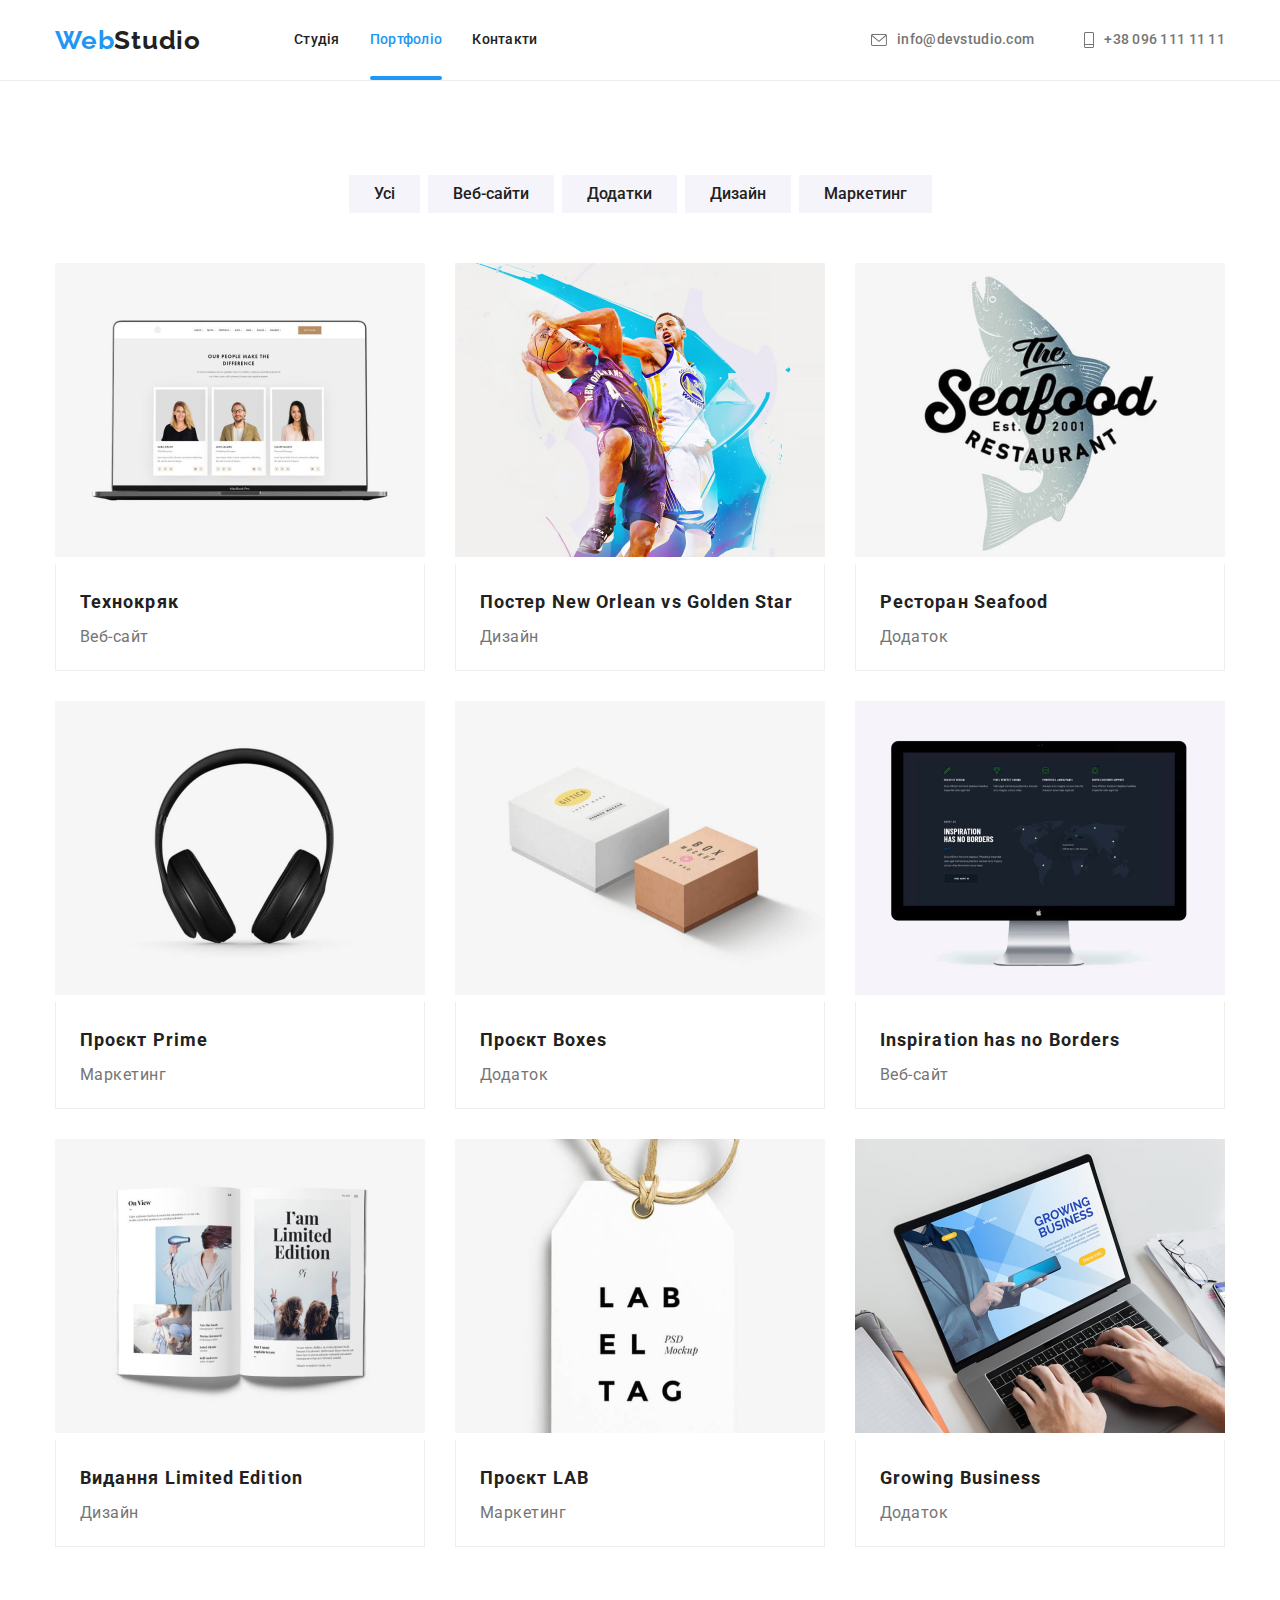
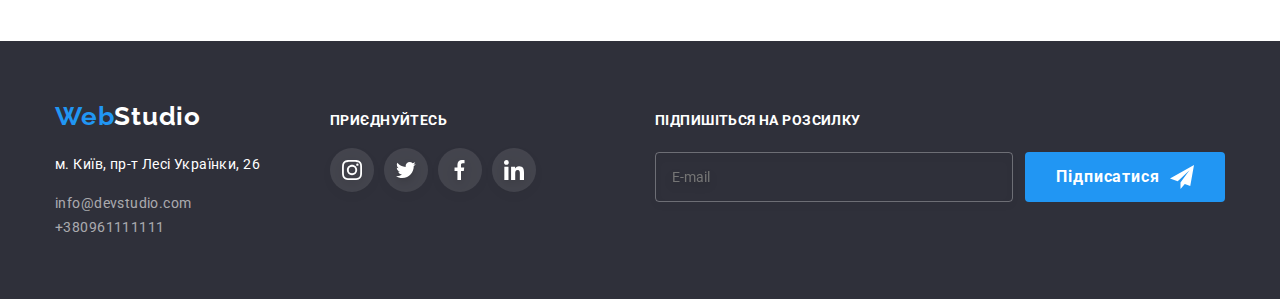
==== portfolio.html @ fc763b44 "Add files via upload" ====
<!DOCTYPE html>
<html lang="en">
<head>
    <meta charset="UTF-8">
    <meta http-equiv="X-UA-Compatible" content="IE=edge">
    <meta name="viewport" content="width=device-width, initial-scale=1.0">
    <link rel="preconnect" href="https://fonts.googleapis.com">
    <link rel="preconnect" href="https://fonts.gstatic.com" crossorigin>
    <link href="https://fonts.googleapis.com/css2?family=Raleway:wght@700&family=Roboto:wght@400;500;700;900&display=swap"
        rel="stylesheet">
    <link rel="stylesheet" href="https://cdnjs.cloudflare.com/ajax/libs/modern-normalize/1.1.0/modern-normalize.min.css">
    <link rel="stylesheet" href="./css/styles.css">
    <title>WebStudio</title>
</head>
<body class="page">
    <!--шапка сторінки-->
    <header class="header">
        <div class="container header-container">
        <nav class="main-nav">
        <a class="logo link" href="./index.html"><span class="logo-span link">Web</span>Studio</a>
    
        <!-- верхнє меню-->
        <ul class="list-nav link">
         <li class="list-item"><a class="list-item-link-s" href="./index.html">Студія</a></li>   
         <li class="list-item"><a class="list-item-link active current" href="./portfolio.html">Портфоліо</a></li>  
         <li class="list-item"><a class="list-item-link" href="">Контакти</a></li>  
        </ul>
        </nav>
        <ul class="list link header-link">
            <li><a class="mail" href="mailto:info@devstudio.com">
            <svg class="link-address" width="16" height="12">
            <use href="./images/icons.svg#icon-mail"></use>
            </svg>info@devstudio.com</a></li>
            <li><a class="tel" href="tel:+380961111111">
            <svg class="link-address" width="10" height="16">
            <use href="./images/icons.svg#icon-tel"></use>
            </svg>+38 096 111 11 11</a></li>
        </ul>
        </div>
    </header>
        <!--портфоліо-->
        <main>
            <section class="portfolio">
            <div class="container">
                <h1 hidden>Приклади робіт</h1>
                <ul class="list btn-list">
                    <li><button class="portolio-btn" type="button">Усі</button></li>
                    <li><button class="portolio-btn" type="button">Веб-сайти</button></li>
                    <li><button class="portolio-btn" type="button">Додатки</button></li>
                    <li><button class="portolio-btn" type="button">Дизайн</button></li>
                    <li><button class="portolio-btn" type="button">Маркетинг</button></li>
                </ul>
                <ul class="list cards-list">
                        <li class="portfolio-card">
                        <a class="link portfolio-link"href="">
                            <div class="cards-overlay"><img src="./images//image(7).jpg" alt="Фото Веб-сторінки" width="370">
                            <div class="overlay is-hidden"><p class="work-type-description ">Ресурс пропонує комплексні пропозиції з різним рівнем функціоналу та сервісів. Все це дозволить відвідувачу отримати вичерпні відомості про компанію чи приватну особу.
                            </p></div>
                            </div>

                        <div class="portfolio-card-container">
                        <h2 class="portfolio-title">Технокряк</h2>
                        <p class="portfolio-card-txt">Веб-сайт</p>
                        </div>
                        </a>
                    </li>
                    <li class="portfolio-card">
                        <a class="link portfolio-link"href="">
                            <div class="cards-overlay"><img src="./images/image(8).jpg" alt="Фото баскетболістів" width="370">
                            <div class="overlay is-hidden"><p class="work-type-description">Ресурс пропонує комплексні пропозиції з різним рівнем функціоналу та сервісів. Все це дозволить відвідувачу отримати вичерпні відомості про компанію чи приватну особу.</p></div>
                            </div>
                        
                        <div class="portfolio-card-container">
                        <h2 class="portfolio-title">Постер New Orlean vs Golden Star</h2>
                        <p class="portfolio-card-txt">Дизайн</p>
                        </div>
                        </a>
                    </li>
                    <li class="portfolio-card">
                        <a class="link portfolio-link"href="">
                            <div class="cards-overlay"><img src="./images/image(9).jpg" alt="Фото логотипу ресторану" width="370">
                            <div class="overlay is-hidden"><p class="work-type-description">Ресурс пропонує комплексні пропозиції з різним рівнем функціоналу та сервісів. Все це дозволить відвідувачу отримати вичерпні відомості про компанію чи приватну особу.</p></div>
                            </div>
                        <div class="portfolio-card-container">
                        <h2 class="portfolio-title">Ресторан Seafood</h2>
                        <p class="portfolio-card-txt">Додаток</p>
                        </div>
                        </a>
                    </li>
                    <li class="portfolio-card">
                        <a class="link portfolio-link"href="">
                            <div class="cards-overlay"><img src="./images/image(10).jpg" alt="Фото навушників" width="370">
                            <div class="overlay is-hidden"><p class="work-type-description">Ресурс пропонує комплексні пропозиції з різним рівнем функціоналу та сервісів. Все це дозволить відвідувачу отримати вичерпні відомості про компанію чи приватну особу.</p></div>
                        </div>
                        
                        <div class="portfolio-card-container">    
                        <h2 class="portfolio-title">Проєкт Prime</h2>
                        <p class="portfolio-card-txt">Маркетинг</p>
                        </div>
                        </a>
                    </li>
                    <li class="portfolio-card">
                        <a class="link portfolio-link"href="">
                            <div class="cards-overlay"><img src="./images/image(111).jpg" alt="Фото логотипу, виглядає як коробки" width="370">
                            <div class="overlay is-hidden"><p class="work-type-description">Ресурс пропонує комплексні пропозиції з різним рівнем функціоналу та сервісів. Все це дозволить відвідувачу отримати вичерпні відомості про компанію чи приватну особу.</p></div>
                        </div>
                        
                        <div class="portfolio-card-container">
                        <h2 class="portfolio-title">Проєкт Boxes</h2>
                        <p class="portfolio-card-txt">Додаток</p>
                        </div>
                        </a>
                    </li>
                    <li class="portfolio-card">
                        <a class="link portfolio-link"href="">
                            <div class="cards-overlay"><img src="./images/image(12).jpg" alt="Фото Веб-сторінки" width="370">
                            <div class="overlay is-hidden"><p class="work-type-description">Ресурс пропонує комплексні пропозиції з різним рівнем функціоналу та сервісів. Все це дозволить відвідувачу отримати вичерпні відомості про компанію чи приватну особу.</p></div>
                        </div>
                        
                        <div class="portfolio-card-container">
                        <h2 class="portfolio-title">Inspiration has no Borders</h2>
                        <p class="portfolio-card-txt">Веб-сайт</p>
                        </div>
                        </a>
                    </li>
                    <li class="portfolio-card">
                        <a class="link portfolio-link"href="">
                            <div class="cards-overlay"><img src="./images/image(13).jpg" alt="Фото видання Limited Edition" width="370">
                            <div class="overlay is-hidden"><p class="work-type-description">Ресурс пропонує комплексні пропозиції з різним рівнем функціоналу та сервісів. Все це дозволить відвідувачу отримати вичерпні відомості про компанію чи приватну особу.</p></div>
                        </div>
                        
                        <div class="portfolio-card-container">
                        <h2 class="portfolio-title">Видання Limited Edition</h2>
                        <p class="portfolio-card-txt">Дизайн</p>
                        </div>
                        </a>
                    </li>
                    <li class="portfolio-card">
                        <a class="link portfolio-link"href="">
                            <div class="cards-overlay"><img src="./images/image(14).jpg" alt="Фото логотипу проекту LAB" width="370">
                            <div class="overlay is-hidden"><p class="work-type-description">Ресурс пропонує комплексні пропозиції з різним рівнем функціоналу та сервісів. Все це дозволить відвідувачу отримати вичерпні відомості про компанію чи приватну особу.</p></div>
                            </div>
                        
                            <div class="portfolio-card-container">
                        <h2 class="portfolio-title">Проєкт LAB</h2>
                        <p class="portfolio-card-txt">Маркетинг</p>
                        </div>
                        </a>
                    </li>
                    <li class="portfolio-card">
                        <a class="link portfolio-link"href="">
                            <div class="cards-overlay"><img src="./images/image(15).jpg" alt="Фото інтерфейсу додатку" width="370">
                            <div class="overlay is-hidden"><p class="work-type-description">Ресурс пропонує комплексні пропозиції з різним рівнем функціоналу та сервісів. Все це дозволить відвідувачу отримати вичерпні відомості про компанію чи приватну особу.</p></div>
                            </div>
                        
                            <div class="portfolio-card-container">
                        <h2 class="portfolio-title">Growing Business</h2>
                        <p class="portfolio-card-txt">Додаток</p>
                        </div>
                        </a>
                    </li>
                </ul>
            </div>
            </section>
        </main>
    
        <footer class="footer">
            <div class="container footer-container">
                <div>
                <a class="logo-footer link" href="./index.html"><span class="logo-span link">Web</span>Studio</a>
                <address class="address">
                    <p class="address-map"> м. Київ, пр-т Лесі Українки, 26</p>
                <ul class="list-footer">
                    <li><a class="mail-footer link" href="mailto:info@devstudio.com">info@devstudio.com</a></li>
                    <li><a class="tel-footer link" href="tel:+380961111111">+380961111111</a></li>
                </ul>
               </address>
               </div>
            
               <div class="social-links-block">
                <p class="social-links-title">приєднуйтесь</p>
                <ul class="social-links-footer">
                <li class="list list-socials-item-footer">
                    <a class="social-links sl-footer"
                        href="https://instagram.com"
                        target="_blank"
                        rel="noopener noreferrer"
                        aria-label="Instagram"><svg class="socials-icon si-footer" width="20" height="20">
                        <use href="./images/icons.svg#icon-Instagram"></use>
                        </svg>
                    </a>
                </li>
                <li class="list list-socials-item-footer">
                    <a class="social-links sl-footer"
                        href="https://twitter.com"
                        target="_blank"
                        rel="noopener noreferrer"
                        aria-label="Twitter"><svg class="socials-icon si-footer" width="20" height="20">
                        <use href="./images/icons.svg#icon-Twitter"></use>
                        </svg>
                    </a>
                </li>
                <li class="list list-socials-item-footer">
                    <a class="social-links sl-footer"
                        href="https://facebook.com"
                        target="_blank"
                        rel="noopener noreferrer"
                        aria-label="Facebook"><svg class="socials-icon si-footer" width="20" height="20">
                        <use href="./images/icons.svg#icon-Facebook"></use>
                        </svg>
                    </a>
                </li>
                <li class="list list-socials-item-footer">
                    <a class="social-links sl-footer"
                        href="https://linkedin.com"
                        target="_blank"
                        rel="noopener noreferrer"
                        aria-label="Linkedin"><svg class="socials-icon si-footer" width="20" height="20">
                        <use href="./images/icons.svg#icon-Linkedin"></use>
                        </svg>
                    </a>
                </li>
                </ul>     
                </div>
                <div class="send-mail-footer">
                    <form>
                        <strong class="title-footer">Підпишіться на розсилку</strong>
                        <label for="mail-footer">
                        <div class="footer-send-block">
                            <input  class="input-footer" type="text" placeholder="E-mail" name="mail-footer">
                        </label>
                        <button class="btn-footer" type="submit">
                        Підписатися
                        <svg class="send-footer" width="24" height="24">
                            <use href="./images/icons.svg#icon-icon-send"></use>
                        </svg>
                        </button>
                    </div>
                    </form>
            </div>

           </footer>
</body>
</html>
---- css/styles.css ----
:root {
    /* Fonts */
    --main-font: "Roboto", sans-serif;
    --secondary-font: "Raleway", sans-serif;


    /* Text colors */
    --main-txt-cl: #757575;
    --main-title-cl: #212121;
    --light-txt-cl: #ffffff99;
    --span-txt-cl: #2196F3;
    --hero-txt-cl: #ffffff;
    --poster-txt-cl: #212121;
    --footer-txt-cl: rgba(255, 255, 255, 0.6);

    /* Background colors */
    --main-bg-cl: #2F303A;
    --span-bg-cl: #2196F3;
    --light-bg-cl: #F5F4FA;
    --card-bg-cl: #ffffff;
    --body-bg-cl: #F5F5F5;

    /* Other */
    --contacts-footer: rgba(255, 255, 255, 0.6);
    --social-links: #AFB1B8;
    --light-bg: #F5F4FA;
    --type: cubic-bezier(0.4, 0, 0.2, 1);
    --time: 250ms;
    --btn-footer: #188CE8;
    --logo-header: #000000;
    --contacts-footer: rgba(255, 255, 255, 0.6);
    --social-links: #AFB1B8;



}
/* Reset and General styles */
h1,
h2,
h3,
h4,
p,
ul {
margin-top: 0;
margin-bottom: 0;
padding: 0;
}

.page {
    font-family: var(--main-font);
    color: var(--main-txt-cl);
    font-size: 14px;
    line-height: calc(24 / 14);
    letter-spacing: 0.03em;
    text-decoration: none;
}

.section {
    padding: 94px 0;
    width: 100%;
}


/* шапка сторінки */
.header {
    border-bottom: 1px solid #ECECEC;
}

.container {
    width: 1200px;
    padding: 0 15px 0 15px;
    margin-left: auto;
    margin-right: auto;
}
.header-container {
    display: flex;
    align-items: center;
}
.main-nav {
    font-weight: 500;
    font-size: 14px;
    line-height: 1.14;
    letter-spacing: 0.02em;
    color: var(--main-title-cl);
    display: flex;
    align-items: center;
    margin-right: auto;
    margin-left: 0;
}

.logo {
    font-family: var(--secondary-font);
    font-weight: 700;
    font-size: 26px;
    line-height: 1.19;
    letter-spacing: 0.03em;
    color: var(--main-title-cl);
}

.logo-span {
    text-decoration: none;
    color: var(--span-txt-cl);
}

.link {
    text-decoration: none;
}

/* верхнє меню */
.list-nav {
    font-weight: 500;
    line-height: 1.14;
    letter-spacing: 0.02em;
    display: flex;
    margin-left: 93px;
    margin-right: auto;
}


.header-link {
    display: flex;
}

.current {
    color: var(--span-txt-cl);
    position: relative;
}

.current::after {
    content: "";
    position: absolute;
    display: block;
  
    width: 100%;
    height: 4px;
  
    margin-top: 29px;
    border-radius: 4px;
    background: var(--span-txt-cl);
}

.active.current {
    color: var(--span-txt-cl);
}

.list-item-link.current::after {
    position: absolute;
    content: " ";
    display: block;
    left: 0;
    bottom: -0.5%;
    
    width: 100%;
    height: 4px;
    
    border-radius: 2px;
    background: var(--span-txt-cl);
}



.list-item-link,
.list-item-link-p,
.list-item-link-s,
.mail,
.tel {
   display: block;
   padding-top: 32px;
   padding-bottom: 32px;
   gap: 10px;
   transition-property: color;
   transition-duration: 250ms;
   transition-timing-function: cubic-bezier(0.4, 0, 0.2, 1);
}
.list {
    list-style-type: none;
}
.list-item {
    list-style-type: none;
}
.list-item:not(:last-child) {
    margin-right: 30px;
}
.list-item-link {
    text-decoration: none;
    color: var(--main-title-cl);
    display: block;
    align-items: center;
    
}

.list-item-link-p {
    text-decoration: none;
    color: var(--main-title-cl);
    display: block;
    align-items: center;
    list-style-type: none;
}

.list-item-link-s {
    text-decoration: none;
    color: var(--main-title-cl);
    display: block;
    align-items: center;
}

.list-item-link:hover,
.list-item-link:focus,
.list-item-link-p:hover,
.list-item-link-p:focus,
.list-item-link-s:hover,
.list-item-link-s:focus {
  color: var(--span-txt-cl);
}

.mail,
.tel {
    text-decoration: none;
    font-weight: 500;
    color: var(--main-txt-cl);
    line-height: 1.14;
    letter-spacing: 0.02em;
    display: flex;
    align-items: center;
}
.mail,
.tel:not(:last-child) {
    margin-right: 50px;
}
.mail:hover,
.mail:focus {
    color: var(--span-txt-cl);
}
.tel:hover,
.tel:focus {
    color: var(--span-txt-cl);
}


.link-address {
    fill: currentColor;
    display: flex;
    gap: 10px;
}

/* замовити послугу */

.section {
    padding: 94px 0;
    width: 100%;
}

.hero {
    background-image: linear-gradient(rgba(47, 48, 58, 0.4), rgba(47, 48, 58, 0.4)), url(../images/hero1.jpg);
    background-color: var(--main-bg-cl);
    max-width: 1600px;
    background-position: center;
    background-repeat: no-repeat;
    background-size: cover;
    margin-left: auto;
    margin-right: auto;
    padding-top: 200px;
    padding-bottom: 200px;
}

.hero-container {
    display: flex;
    text-align: center;
    flex-direction: column;
}


.main-title {
    font-weight: 900;
    font-size: 44px;
    line-height: 1.36;
    letter-spacing: 0.06em;
    text-align: center;
    text-transform: uppercase;
    color: var(--hero-txt-cl);
    cursor: pointer;
    margin-top: 0;
    margin-bottom: 30px;
    width: 696px;
    margin-left: auto;
    margin-right: auto;
}

.btn-hero {
    background-color: var(--span-bg-cl);
    color: var(--hero-txt-cl);
    border: none;
    font-family: inherit;
    font-weight: 700;
    font-size: 16px;
    line-height: 1.88;
    letter-spacing: 0.06em;
    display: flex;
    align-items: center;
    border-radius: 4px;
    padding: 10px 32px;
    min-width: 216px;
    display: block;
    margin-left: auto;
    margin-right: auto;
    cursor: pointer;
    transition-property: background-color;
    transition-duration: 250ms;
    transition-timing-function: cubic-bezier(0.4, 0, 0.2, 1);
}

.btn:hover,
.btn:focus {
    background-color: var(--span-bg-cl);
}



/* плюси */
.benefits {
    text-transform: uppercase;
    color: var(--main-title-cl);
    background-color: var(--card-bg-cl);
    padding-top: 94px;
    padding-bottom: 94px;
}

.benefits-list {
    display: flex;
    gap: 30px;
}
.list-item-benefits {
    list-style-type: none;
    width: 270px;
}

.benefits-title {
    color: var(--main-title-cl);
    font-weight: 700;
    font-size: 14px;
    line-height: 1.14;
    letter-spacing: 0.03em;
    text-transform: uppercase;
    margin-top: 0;
    margin-bottom: 10px;
}

.text {
    line-height: 1.5;
    letter-spacing: 0.03em;
    text-transform: none;
    color: var(--main-txt-cl);
}

/* чим ми займаємося */
.work {
    padding-bottom: 94px;
}
.section-title {
    font-weight: 700;
    font-size: 36px;
    line-height: 1.17;
    text-align: center;
    margin-bottom: 50px;
    color: var(--main-title-cl);
}
.img {
    display: block;
    max-width: 100%;
    height: auto;
}
.work-list {
    display: flex;
    gap: 30px;
    justify-content: center;
}
.work-title {
    color: var(--main-title-cl);
    font-weight: 700;
    font-size: 36px;
    line-height: 1.17;
    text-align: center;
    letter-spacing: 0.03em;
    margin-bottom: 50px;
}

.feature-icon {
    display: flex;
    border-radius: 4px;
}
    
.icon-block {
    display: flex;
    gap: 30px;
    align-items: center;
    justify-content: center;
    width: 270px;
    height: 120px;
    background-color: var(--light-bg);
    margin-bottom: 30px;
}

.services-card {
    position: relative;
}

.services-description {
    position: absolute;
    
    font-weight: 700;
    font-size: 14px;
    line-height: 1.14;
    letter-spacing: 0.03em;
    text-transform: uppercase;    
    color: var(--hero-txt-cl);
    background-color: rgba(47, 48, 58, 0.8);
    text-align: center;
    display: flex;
    align-items: center;
    justify-content: center;
    width: 100%;
    height: 70px;
    right: 0;
    bottom: 0;
}


/* наша команда */


.team {
    padding-top: 94px;
    padding-bottom: 94px;
    background-color: var(--light-bg-cl);
}

.team-title {
    color: var(--main-title-cl);
    font-weight: 700;
    font-size: 36px;
    line-height: 1.19;
    text-align: center;
    letter-spacing: 0.03em;
    margin-bottom: 50px;
}
.team-list {
    display: flex;
    gap: 30px;
}
.list-item-team {
    box-shadow: 0px 1px 3px rgba(0, 0, 0, 0.12), 0px 1px 1px rgba(0, 0, 0, 0.14),
        0px 2px 1px rgba(0, 0, 0, 0.2);
    border-radius: 0px 0px 4px 4px;
    background-color: var(--card-bg-cl);
}
.card {
    padding-top: 30px;
    padding-bottom: 30px;
}
.name {
    color: var(--main-title-cl);
    font-weight: 500;
    font-size: 16px;
    line-height: 1.19;
    text-align: center;
    margin-bottom: 10px;
}

.specialty {
    color: var(--main-txt-cl);
    font-size: 16px;
    text-align: center;
    line-height: 1.19;
    margin-bottom: 16px;
}

.socials {
    display: flex;
    gap: 10px;
    justify-content: center;
    align-items: center;
}


.social-links {
    width: 44px;
    height: 44px;
    background-color: transparent;
    border-radius: 50%;
    display: flex;
    align-items: center;
    justify-content: center;
    color: var(--social-links);
    transition-property: color, background-color;
    transition-duration: 250ms;
    transition-timing-function: cubic-bezier(0.4, 0, 0.2, 1);
}
    
.social-links:hover,
.social-links:focus {
    color: var(--card-bg-cl);
    background-color: var(--span-bg-cl);
}

.socials-icon {
    fill: currentColor;
}

/* постійні клієнти*/

.clients-list {
    display: flex;
    gap: 30px;
    justify-content: center;
}

.clients {
    background-color: var(--card-bg-cl);
}
    
.clients-icon {
    fill: currentColor;
    display: flex;
    width: 106px;
    height: 60px;
}
    
.clients-link {
    color: var(--social-links);
    display: flex;
    justify-content: center;
    align-items: center;
    border: 1px solid var(--social-links);
    border-radius: 4px;
    width: 170px;
    height: 92px;
    transition-property: color, background-color;
    transition-duration: 250ms;
    transition-timing-function: cubic-bezier(0.4, 0, 0.2, 1);
}
    
.clients-link:hover,
.clients-link:focus {
    color: var(--span-bg-cl);
    border-color: var(--span-bg-cl);
}


/* footer*/
.footer {
    background-color: var(--main-bg-cl);
    padding-top: 60px;
    padding-bottom: 60px;
}
.footer-container {
    display: flex;
    align-items: baseline;
    gap: 70px;
}

.logo-footer {
    color: var(--hero-txt-cl);
    font-family: var(--secondary-font);
    font-weight: 700;
    font-size: 26px;
    line-height: 1.19;
    letter-spacing: 0.03em;
    display: block;
    padding: 0;
    margin-bottom: 20px;
}

.logo-span {
    color: var(--span-txt-cl);
}

.address {
    font-style: normal;
}

.list-footer {
    list-style-type: none;
    text-decoration: none;
    color: var(--main-txt-cl);
    transition-property: color;
    transition-duration: 250ms;
    transition-timing-function: cubic-bezier(0.4, 0, 0.2, 1);
}
.list-footer:not(:last-child) {
    margin-bottom: 9px;
} 

.address-map {
    color: var(--hero-txt-cl);
    margin-bottom: 15px;
}

.mail-footer,
.tel-footer {
    color: var(--footer-txt-cl);
}


.social-links-title {
    font-weight: 700;
    font-size: 14px;
    line-height: 16px;
    letter-spacing: 0.03em;
    text-transform: uppercase;
    color: var(--hero-txt-cl);
    margin-bottom: 20px;
}
    
.sl-footer {
    background-color: rgba(255, 255, 255, 0.1);
    color: var(--hero-txt-cl);
    filter: drop-shadow(0px 4px 4px rgba(0, 0, 0, 0.25));
}
    
.social-links-footer {
    display: flex;
    gap: 10px;
    transition-property: color;
    transition-duration: 250ms;
    transition-timing-function: cubic-bezier(0.4, 0, 0.2, 1);
}

.socials-item-footer:hover,
.socials-itemk-footer:focus {
  background-color: #2196f3;
  border-radius: 50%;
}

.send-mail-footer {
    display: block;
    margin-left: auto;
}
    
.title-footer {
    margin-bottom: 20px;
    font-weight: 700;
    font-size: 14px;
    line-height: 1.14;
    letter-spacing: 0.03em;
    text-transform: uppercase;
    color: var(--hero-txt-cl);
}
    
.input-footer {
    padding-left: 16px;
    width: 358px;
    height: 50px;
    background-color: transparent;
    color: var(--light-bg);
    border: 1px solid rgba(255, 255, 255, 0.3);
    filter: drop-shadow(0px 4px 4px rgba(0, 0, 0, 0.15));
    border-radius: 4px;
    transition-property: border-color;
    transition-duration: 250ms;
    transition-timing-function: cubic-bezier(0.4, 0, 0.2, 1);
}
    
    
.btn-footer {
    display: flex;
    gap: 10px;
    justify-content: center;
    align-items: center;
    text-align: center;
    min-width: 200px;
    height: 50px;
    font-weight: 700;
    font-size: 16px;
    line-height: 1.87;
    letter-spacing: 0.06em;
    background-color: var(--span-txt-cl);
    color: var(--hero-txt-cl);
    border: none;
    border-radius: 4px;
    cursor: pointer;
    transition-property: background-color;
    transition-duration: 250ms;
    transition-timing-function: cubic-bezier(0.4, 0, 0.2, 1);
}
    
.btn-footer:hover,
    .btn-footer:focus {
    background-color: var(--btn-footer);
}
    
.footer-send-block {
    display: flex;
    gap: 12px;
    margin-top: 20px;
}
    
.send-footer {
    fill: currentColor;
}
    
.input-footer:focus,
.input-footer:hover {
    border-color: var(--span-bg-cl);
}
    


/* Портфоліо*/

.portfolio {
    padding-top: 94px;
    padding-bottom: 94px;
}
.btn-list {
    display: flex;
    justify-content: center;
    gap: 8px;
    margin-bottom: 50px;
}
.cards-list {
    display: flex;
    flex-wrap: wrap;
    gap: 30px;
}
.portfolio-card-container {
    background: #FFFFFF;
    border-top: none;
    border-bottom: 1px solid #EEEEEE;
    border-left: 1px solid #EEEEEE;
    border-right: 1px solid #EEEEEE;
    padding: 20px 24px 20px 24px;
}
.portfolio-title {
    color: var(--main-title-cl);
    font-weight: 700;
    font-size: 18px;
    line-height: 2;
    letter-spacing: 0.06em;
    margin-bottom: 4px;
}

.portfolio-card-txt {
    color: var(--main-txt-cl);
    font-size: 16px;
    line-height: 1.63;
    letter-spacing: 0.03em;
}

.portolio-btn {
    color: var(--poster-txt-cl);
    background-color: var(--light-bg-cl);
    border: none;
    font-family: inherit;
    line-height: 1.63;
    font-weight: 500;
    font-size: 16px;
    text-align: center;
    cursor: pointer;
    padding: 6px 25px;
    cursor: pointer;
    transition-property: color, background-color;
    transition-duration: 250ms;
    transition-timing-function: cubic-bezier(0.4, 0, 0.2, 1);
}

.portolio-btn:hover,
.portolio-btn:focus {
    color: var(--hero-txt-cl);
    background-color: var(--span-bg-cl);
}

.link {
    text-decoration: none;
}

.portfolio-link {
    display: block;
    transition-timing-function: cubic-bezier(0.4, 0, 0.2, 1);
}

.cards-overlay {
    position: relative;
    overflow: hidden;
}
    
    
.overlay.is-hidden {
    position: absolute;
    transform: translateY(101%);
    transition-property: transform;
    transition-duration: 250ms;
    transition: transform 250ms, cubic-bezier(0.4, 0, 0.2, 1), 
    opacity: 250ms, cubic-bezier(0.4, 0, 0.2, 1);
    display: flex;
    align-items: center;
    justify-content: center;
    top: 0;
    left: 0;
    
    width: 100%;
    height: 100%;
    padding: 24px;
    padding-right: 24px;
    
    color: var(--hero-txt-cl);
    font-weight: 400;
    font-size: 18px;
    line-height: 1.56;
    letter-spacing: 0.03em;
    background: rgba(33, 150, 243, 0.9);
    box-shadow: 0px 4px 4px rgba(0, 0, 0, 0.25);
}
    
    
.portfolio-link:hover .overlay,
.portfolio-link:focus.overlay {
    transform: translateY(0);
    opacity: 1;    
}

.portfolio-link:hover,
.portfolio-link:focus {
  box-shadow: 0px 1px 1px rgba(0, 0, 0, 0.12), 0px 4px 4px rgba(0, 0, 0, 0.06),
    1px 4px 6px rgba(0, 0, 0, 0.16);
}

/* MODAL WINDOW */

.backdrop {
    position: fixed;
    top: 0;
    left: 0;
    width: 100%;
    height: 100%;
    background-color: rgba(0, 0, 0, 0.2);
    transition: visibility 750ms, opacity 750ms;
}
    
.backdrop.is-hidden {
    opacity: 0;
    pointer-events: none;
    visibility: hidden;
}
    
.modal {
    position: absolute;
    top: 50%;
    left: 50%;
    transform: translate(-50%, -50%);
    width: 528px;
    height: 581px;
    background-color: var(--hero-txt-cl);
    box-shadow: 0px 1px 3px rgba(0, 0, 0, 0.12), 0px 1px 1px rgba(0, 0, 0, 0.14), 0px 2px 1px rgba(0, 0, 0, 0.2);
    border-radius: 4px;
}
    
.modal-btn {
    position: absolute;
    top: 8px;
    right: 8px;
    padding: 0;
    background-color:var(--hero-txt-cl);
    border: 1px solid rgba(0, 0, 0, 0.1);
    border-radius: 50%;
    display: flex;
    align-items: center;
    justify-content: center;
    width: 30px;
    height: 30px;
    cursor: pointer;
}


/* Register form */ 

.backdrop {
    position: fixed;
    top: 0;
    left: 0;
    width: 100%;
    height: 100%;
    background-color: rgba(0, 0, 0, 0.2);
    transition: visibility 750ms, opacity 750ms;
}
    
.backdrop.is-hidden {
    opacity: 0;
    pointer-events: none;
    visibility: hidden;
}
    
.modal {
    position: absolute;
    top: 50%;
    left: 50%;
    padding: 40px;
    transform: translate(-50%, -50%);
    width: 528px;
    height: 581px;
    background-color: var(--card-bg-cl);
    box-shadow: 0px 1px 3px rgba(0, 0, 0, 0.12), 0px 1px 1px rgba(0, 0, 0, 0.14), 0px 2px 1px rgba(0, 0, 0, 0.2);
    border-radius: 4px;
}
    
.modal-btn {
    position: absolute;
    top: 8px;
    right: 8px;
    padding: 0;
    background-color:var(--card-bg-cl);
    border: 1px solid rgba(0, 0, 0, 0.1);
    border-radius: 50%;
    display: flex;
    align-items: center;
    justify-content: center;
    width: 30px;
    height: 30px;
    cursor: pointer;
    transition: fill 250ms cubic-bezier(0.4, 0, 0.2, 1);
}
    
.modal-btn:hover,
.modal-btn:focus {
    fill: var(--btn-footer);
}
    
.input::placeholder {
    color: var(--main-txt-cl);
    font-weight: 400;
    font-size: 12px;
    line-height: 1.16;
    letter-spacing: 0.01em;
    }
    
    /* REGISTER FORM */
    
.register-form-title {
    display: block;
    text-align: center;
    margin-bottom: 12px;
    font-weight: 700;
    font-size: 20px;
    line-height: 1.15;
    letter-spacing: 0.03em;
}
    
.register-form-group {
    margin-bottom: 20px;
}
    
.register-form-field {
    position: relative;
    display: block;
    margin-bottom: 10px;
}
    
.register-form-label {
    display: block;
    font-weight: 400;
    font-size: 12px;
    line-height: 1.17;
    letter-spacing: 0.01em;
    color: var(---main-txt-cl);
}
    
.register-form-input {
    width: 100%;
    height: 40px;
    padding-left: 42px;
    padding-right: 42px;
    margin-top: 4px;
    border: 1px solid rgba(33, 33, 33, 0.2);
    border-radius: 4px;
    outline: transparent;
    transition: border-color 250ms cubic-bezier(0.4, 0, 0.2, 1);
}
    
.register-form-input:focus,
.register-form-input:hover {
    border-color: var(--span-bg-cl);
}
    
.register-form-input:focus + .register-form-icon {
    fill: var(--span-bg-cl);
}
    
.register-form-input:hover + .register-form-icon {
    fill: var(--span-bg-cl);
}
    
.register-form-icon {
    position: absolute;
    top: 65%;
    left: 10px;
    transform: translateY(-50%);
    transition: fill 250ms cubic-bezier(0.4, 0, 0.2, 1);
}
    
.register-form-desc {
    font-weight: 400;
    font-size: 14px;
    line-height: 1.71;
    letter-spacing: 0.03em;    
    color: var(---main-txt-cl);    
}
    
.register-form-heading {
    display: block;
    margin-bottom: 4px;
    font-weight: 400;
    font-size: 12px;
    line-height: 1.17;
    letter-spacing: 0.01em;
    color: var(--main-txt-cl);
}
    
    
.register-form-message {
    display: block;
    width: 100%;
    height: 120px;
    padding: 18px;
    resize: none;
    color: var(--logo-header);
    outline: transparent;
    border: 1px solid rgba(33, 33, 33, 0.2);
    border-radius: 4px;
    font-size: 12px;
    transition: border-color 250ms cubic-bezier(0.4, 0, 0.2, 1);
}
    
.register-form-message:focus,
.register-form-message:hover {
    border-color: var(--span-bg-cl);
}
    
.register-form-message::placeholder {
    font-weight: 400;
    font-size: 12px;
    line-height: 1.17;
    letter-spacing: 0.01em;    
    color: rgba(117, 117, 117, 0.5);    
}
    
.register-form-agreement {
    display: flex;
    align-items: center;
    justify-content: center;
    gap: 8px;
    margin-bottom: 30px;
}
    
.register-form-link {
    color: var(--span-bg-cl);
}

.icon-checked {
    opacity: 0;
    transition: opacity 250ms cubic-bezier(0.4, 0, 0.2, 1);
}
    
.icon-unchecked {
    opacity: 1;
    transition: opacity 250ms cubic-bezier(0.4, 0, 0.2, 1);
}
    
.register-form-checkbox:checked + 
.register-form-icons .icon-checked {
    opacity: 1;
}
    
.register-form-checkbox:checked + 
.register-form-icons .icon-unchecked {
    opacity: 0;
}
    
.register-form-btn {
    display: block;
    margin: 0 auto;
    width: 200px;
    height: 50px;
    left: 700px;
    top: 712px;
    border: none;
    border-radius: 4px;
    background-color: var(--btn-footer);
    color: var(--hero-txt-cl);
    font-weight: 700;
    font-size: 16px;
    line-height: 1.88;
    letter-spacing: 0.06em;
    cursor: pointer;
    filter: drop-shadow(0px 4px 4px rgba(0, 0, 0, 0.25));
    transition: background-color 250ms cubic-bezier(0.4, 0, 0.2, 1);
}
    
.register-form-btn:hover,
.register-form-btn:focus {
    background-color: var(--btn-footer);
}
    
.visually-hidden {
    position: absolute;
    white-space: nowrap;
    width: 1px;
    height: 1px;
    overflow: hidden;
    border: 0;
    padding: 0;
    clip: rect(0 0 0 0);
    clip-path: inset(50%);
    margin: -1px;
}
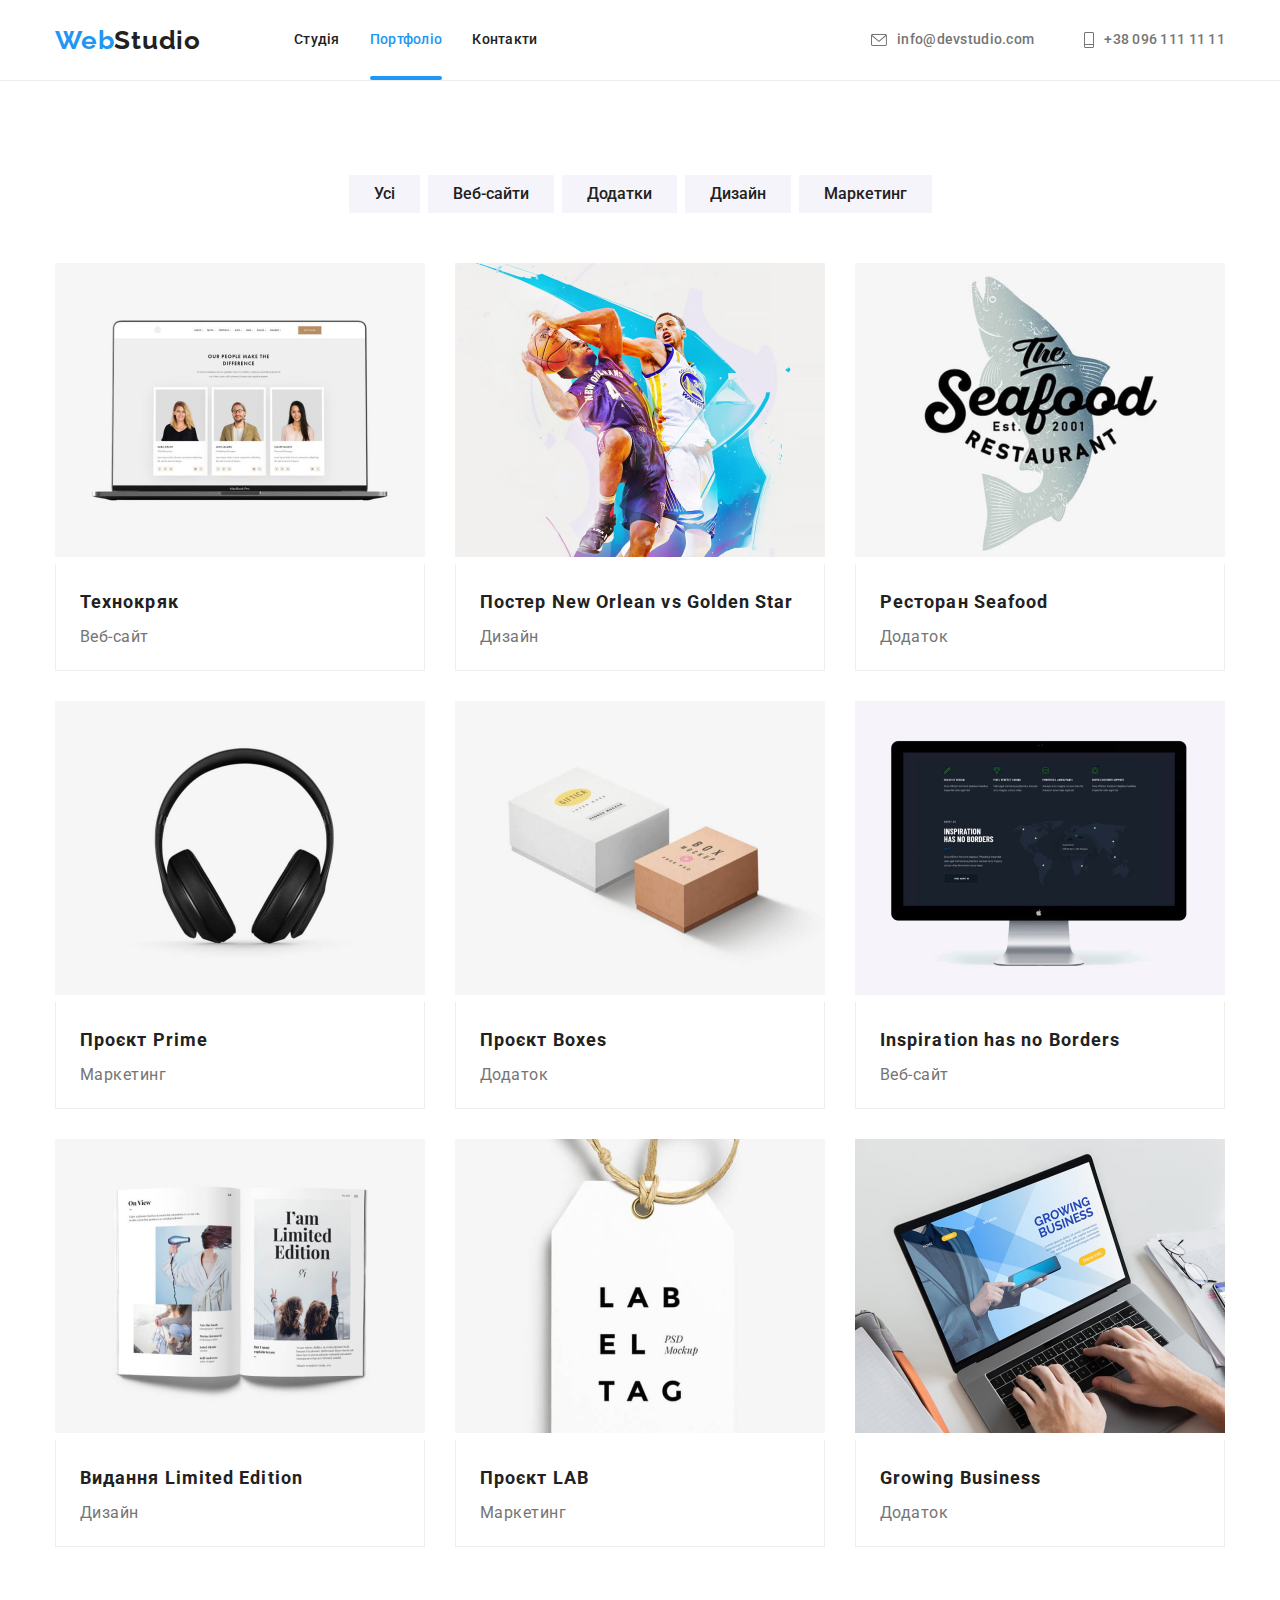
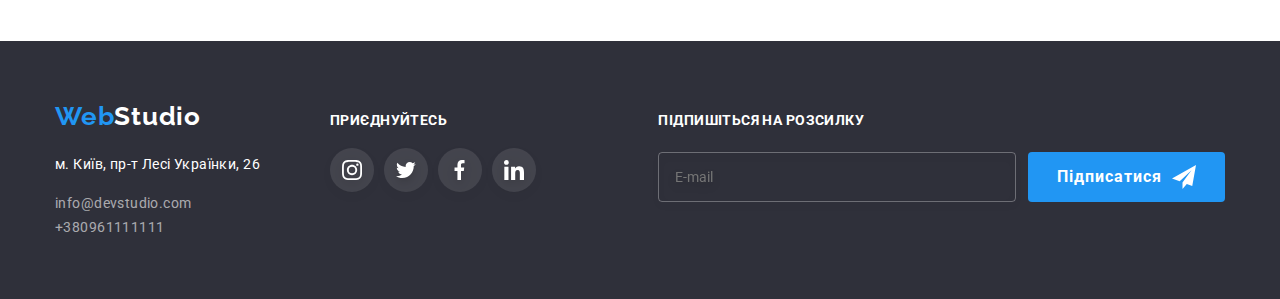
==== commit d856c8c3: "Add files via upload" ====
--- a/portfolio.html
+++ b/portfolio.html
@@ -52,7 +52,7 @@
                 </ul>
                 <ul class="list cards-list">
                         <li class="portfolio-card">
-                        <a class="link portfolio-link"href="">
+                        <a class="link portfolio-link" href="">
                             <div class="cards-overlay"><img src="./images//image(7).jpg" alt="Фото Веб-сторінки" width="370">
                             <div class="overlay is-hidden"><p class="work-type-description ">Ресурс пропонує комплексні пропозиції з різним рівнем функціоналу та сервісів. Все це дозволить відвідувачу отримати вичерпні відомості про компанію чи приватну особу.
                             </p></div>
@@ -65,7 +65,7 @@
                         </a>
                     </li>
                     <li class="portfolio-card">
-                        <a class="link portfolio-link"href="">
+                        <a class="link portfolio-link" href="">
                             <div class="cards-overlay"><img src="./images/image(8).jpg" alt="Фото баскетболістів" width="370">
                             <div class="overlay is-hidden"><p class="work-type-description">Ресурс пропонує комплексні пропозиції з різним рівнем функціоналу та сервісів. Все це дозволить відвідувачу отримати вичерпні відомості про компанію чи приватну особу.</p></div>
                             </div>
@@ -77,7 +77,7 @@
                         </a>
                     </li>
                     <li class="portfolio-card">
-                        <a class="link portfolio-link"href="">
+                        <a class="link portfolio-link" href="">
                             <div class="cards-overlay"><img src="./images/image(9).jpg" alt="Фото логотипу ресторану" width="370">
                             <div class="overlay is-hidden"><p class="work-type-description">Ресурс пропонує комплексні пропозиції з різним рівнем функціоналу та сервісів. Все це дозволить відвідувачу отримати вичерпні відомості про компанію чи приватну особу.</p></div>
                             </div>
@@ -88,7 +88,7 @@
                         </a>
                     </li>
                     <li class="portfolio-card">
-                        <a class="link portfolio-link"href="">
+                        <a class="link portfolio-link" href="">
                             <div class="cards-overlay"><img src="./images/image(10).jpg" alt="Фото навушників" width="370">
                             <div class="overlay is-hidden"><p class="work-type-description">Ресурс пропонує комплексні пропозиції з різним рівнем функціоналу та сервісів. Все це дозволить відвідувачу отримати вичерпні відомості про компанію чи приватну особу.</p></div>
                         </div>
@@ -100,7 +100,7 @@
                         </a>
                     </li>
                     <li class="portfolio-card">
-                        <a class="link portfolio-link"href="">
+                        <a class="link portfolio-link" href="">
                             <div class="cards-overlay"><img src="./images/image(111).jpg" alt="Фото логотипу, виглядає як коробки" width="370">
                             <div class="overlay is-hidden"><p class="work-type-description">Ресурс пропонує комплексні пропозиції з різним рівнем функціоналу та сервісів. Все це дозволить відвідувачу отримати вичерпні відомості про компанію чи приватну особу.</p></div>
                         </div>
@@ -112,7 +112,7 @@
                         </a>
                     </li>
                     <li class="portfolio-card">
-                        <a class="link portfolio-link"href="">
+                        <a class="link portfolio-link" href="">
                             <div class="cards-overlay"><img src="./images/image(12).jpg" alt="Фото Веб-сторінки" width="370">
                             <div class="overlay is-hidden"><p class="work-type-description">Ресурс пропонує комплексні пропозиції з різним рівнем функціоналу та сервісів. Все це дозволить відвідувачу отримати вичерпні відомості про компанію чи приватну особу.</p></div>
                         </div>
@@ -124,7 +124,7 @@
                         </a>
                     </li>
                     <li class="portfolio-card">
-                        <a class="link portfolio-link"href="">
+                        <a class="link portfolio-link" href="">
                             <div class="cards-overlay"><img src="./images/image(13).jpg" alt="Фото видання Limited Edition" width="370">
                             <div class="overlay is-hidden"><p class="work-type-description">Ресурс пропонує комплексні пропозиції з різним рівнем функціоналу та сервісів. Все це дозволить відвідувачу отримати вичерпні відомості про компанію чи приватну особу.</p></div>
                         </div>
@@ -136,7 +136,7 @@
                         </a>
                     </li>
                     <li class="portfolio-card">
-                        <a class="link portfolio-link"href="">
+                        <a class="link portfolio-link" href="">
                             <div class="cards-overlay"><img src="./images/image(14).jpg" alt="Фото логотипу проекту LAB" width="370">
                             <div class="overlay is-hidden"><p class="work-type-description">Ресурс пропонує комплексні пропозиції з різним рівнем функціоналу та сервісів. Все це дозволить відвідувачу отримати вичерпні відомості про компанію чи приватну особу.</p></div>
                             </div>
@@ -148,7 +148,7 @@
                         </a>
                     </li>
                     <li class="portfolio-card">
-                        <a class="link portfolio-link"href="">
+                        <a class="link portfolio-link" href="">
                             <div class="cards-overlay"><img src="./images/image(15).jpg" alt="Фото інтерфейсу додатку" width="370">
                             <div class="overlay is-hidden"><p class="work-type-description">Ресурс пропонує комплексні пропозиції з різним рівнем функціоналу та сервісів. Все це дозволить відвідувачу отримати вичерпні відомості про компанію чи приватну особу.</p></div>
                             </div>
@@ -225,9 +225,9 @@
                 <div class="send-mail-footer">
                     <form>
                         <strong class="title-footer">Підпишіться на розсилку</strong>
-                        <label for="mail-footer">
                         <div class="footer-send-block">
-                            <input  class="input-footer" type="text" placeholder="E-mail" name="mail-footer">
+                        <label class="user-email">
+                        <input  class="footer-label" type="text" placeholder="E-mail" name="user-email">
                         </label>
                         <button class="btn-footer" type="submit">
                         Підписатися
@@ -238,7 +238,7 @@
                     </div>
                     </form>
             </div>
-
-           </footer>
+            </div>
+            </footer>
 </body>
 </html>--- a/css/styles.css
+++ b/css/styles.css
@@ -555,7 +555,6 @@
 .footer-container {
     display: flex;
     align-items: baseline;
-    gap: 70px;
 }
 
 .logo-footer {
@@ -616,7 +615,12 @@
     color: var(--hero-txt-cl);
     filter: drop-shadow(0px 4px 4px rgba(0, 0, 0, 0.25));
 }
-    
+
+.social-links-block {
+    margin-left: 70px;
+}
+
+
 .social-links-footer {
     display: flex;
     gap: 10px;
@@ -646,7 +650,7 @@
     color: var(--hero-txt-cl);
 }
     
-.input-footer {
+.footer-label {
     padding-left: 16px;
     width: 358px;
     height: 50px;
@@ -667,8 +671,7 @@
     justify-content: center;
     align-items: center;
     text-align: center;
-    min-width: 200px;
-    height: 50px;
+    padding: 10px 29px;
     font-weight: 700;
     font-size: 16px;
     line-height: 1.87;
@@ -698,8 +701,8 @@
     fill: currentColor;
 }
     
-.input-footer:focus,
-.input-footer:hover {
+.footer-label:focus,
+.footer-label:hover {
     border-color: var(--span-bg-cl);
 }
     
@@ -789,8 +792,8 @@
     transform: translateY(101%);
     transition-property: transform;
     transition-duration: 250ms;
-    transition: transform 250ms, cubic-bezier(0.4, 0, 0.2, 1), 
-    opacity: 250ms, cubic-bezier(0.4, 0, 0.2, 1);
+    transition: transform 250ms, cubic-bezier(0.4, 0, 0.2, 1),
+    opacity: 0;
     display: flex;
     align-items: center;
     justify-content: center;
@@ -951,7 +954,6 @@
 .register-form-field {
     position: relative;
     display: block;
-    margin-bottom: 10px;
 }
     
 .register-form-label {
@@ -960,7 +962,7 @@
     font-size: 12px;
     line-height: 1.17;
     letter-spacing: 0.01em;
-    color: var(---main-txt-cl);
+    color: var(--main-txt-cl);
 }
     
 .register-form-input {
@@ -1001,7 +1003,7 @@
     font-size: 14px;
     line-height: 1.71;
     letter-spacing: 0.03em;    
-    color: var(---main-txt-cl);    
+    color: var(--main-txt-cl);    
 }
     
 .register-form-heading {
@@ -1077,8 +1079,7 @@
 .register-form-btn {
     display: block;
     margin: 0 auto;
-    width: 200px;
-    height: 50px;
+    padding: 10px 30px;;
     left: 700px;
     top: 712px;
     border: none;
